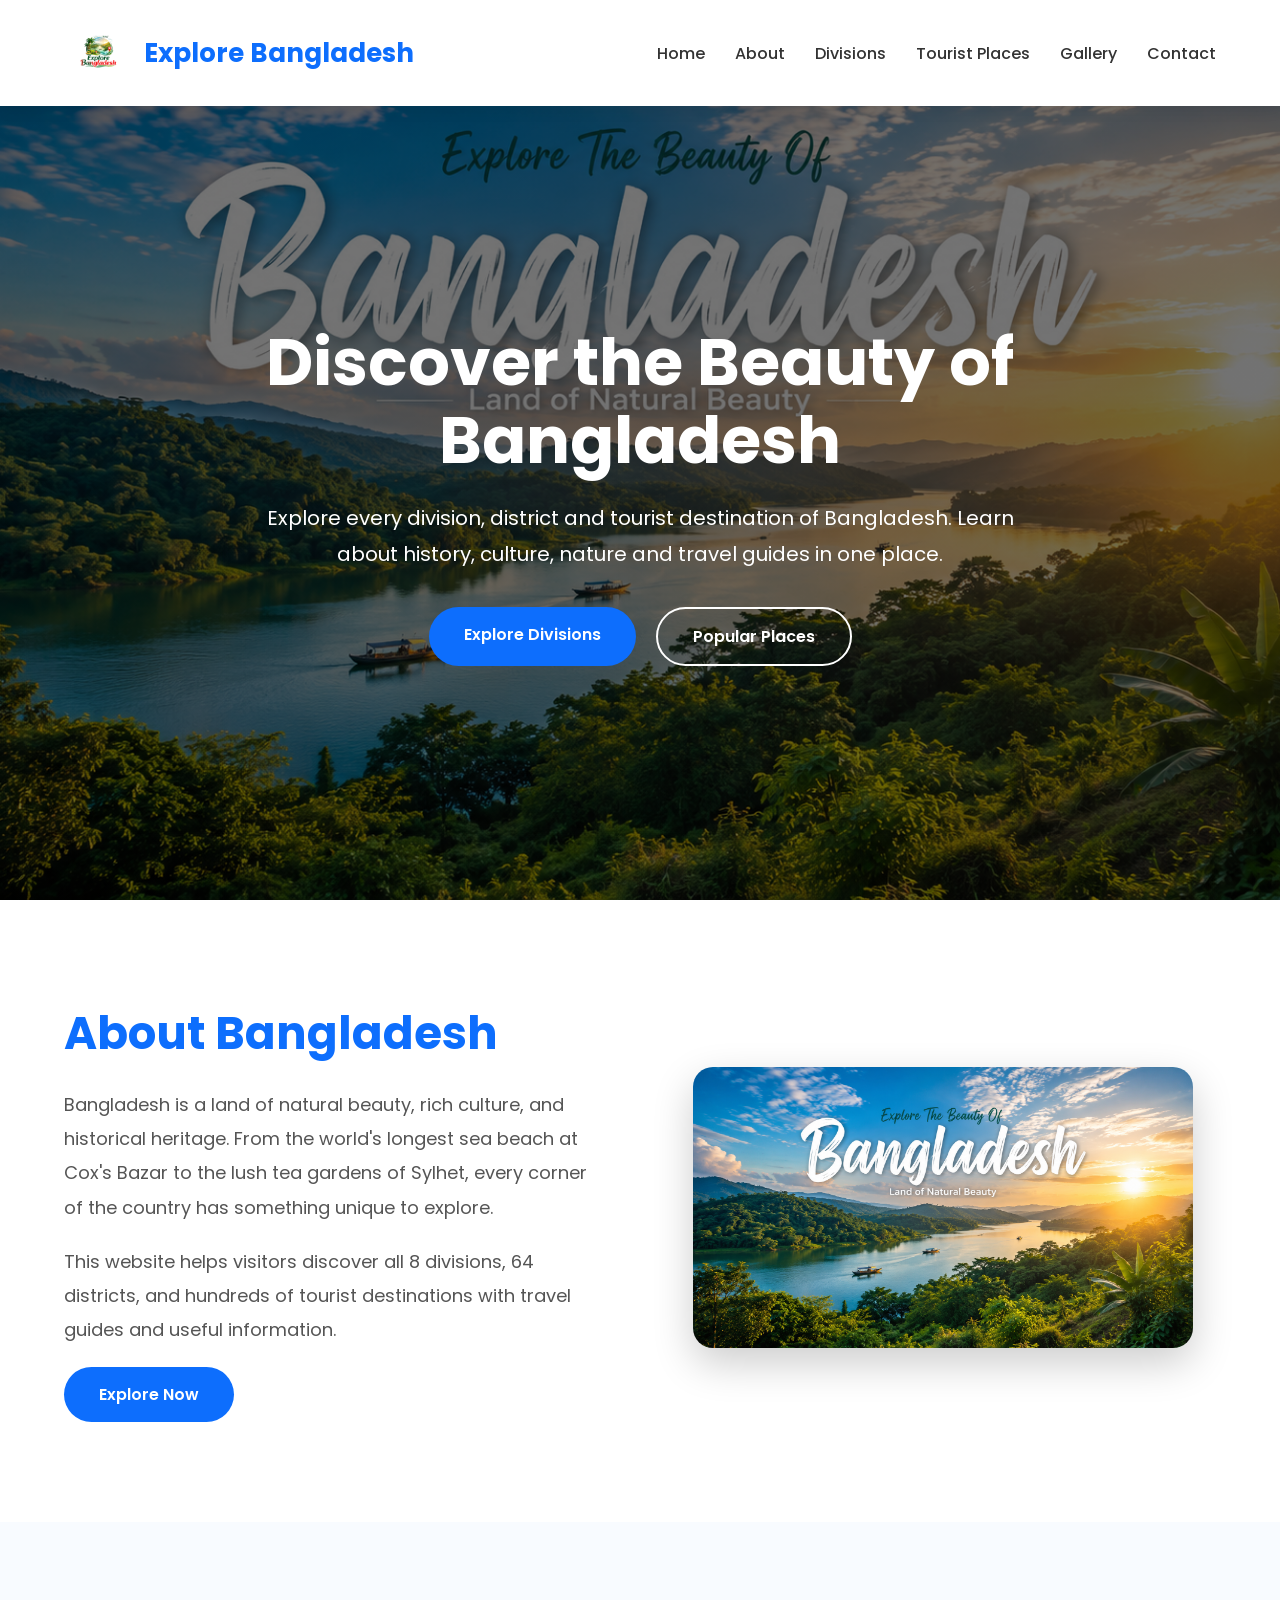
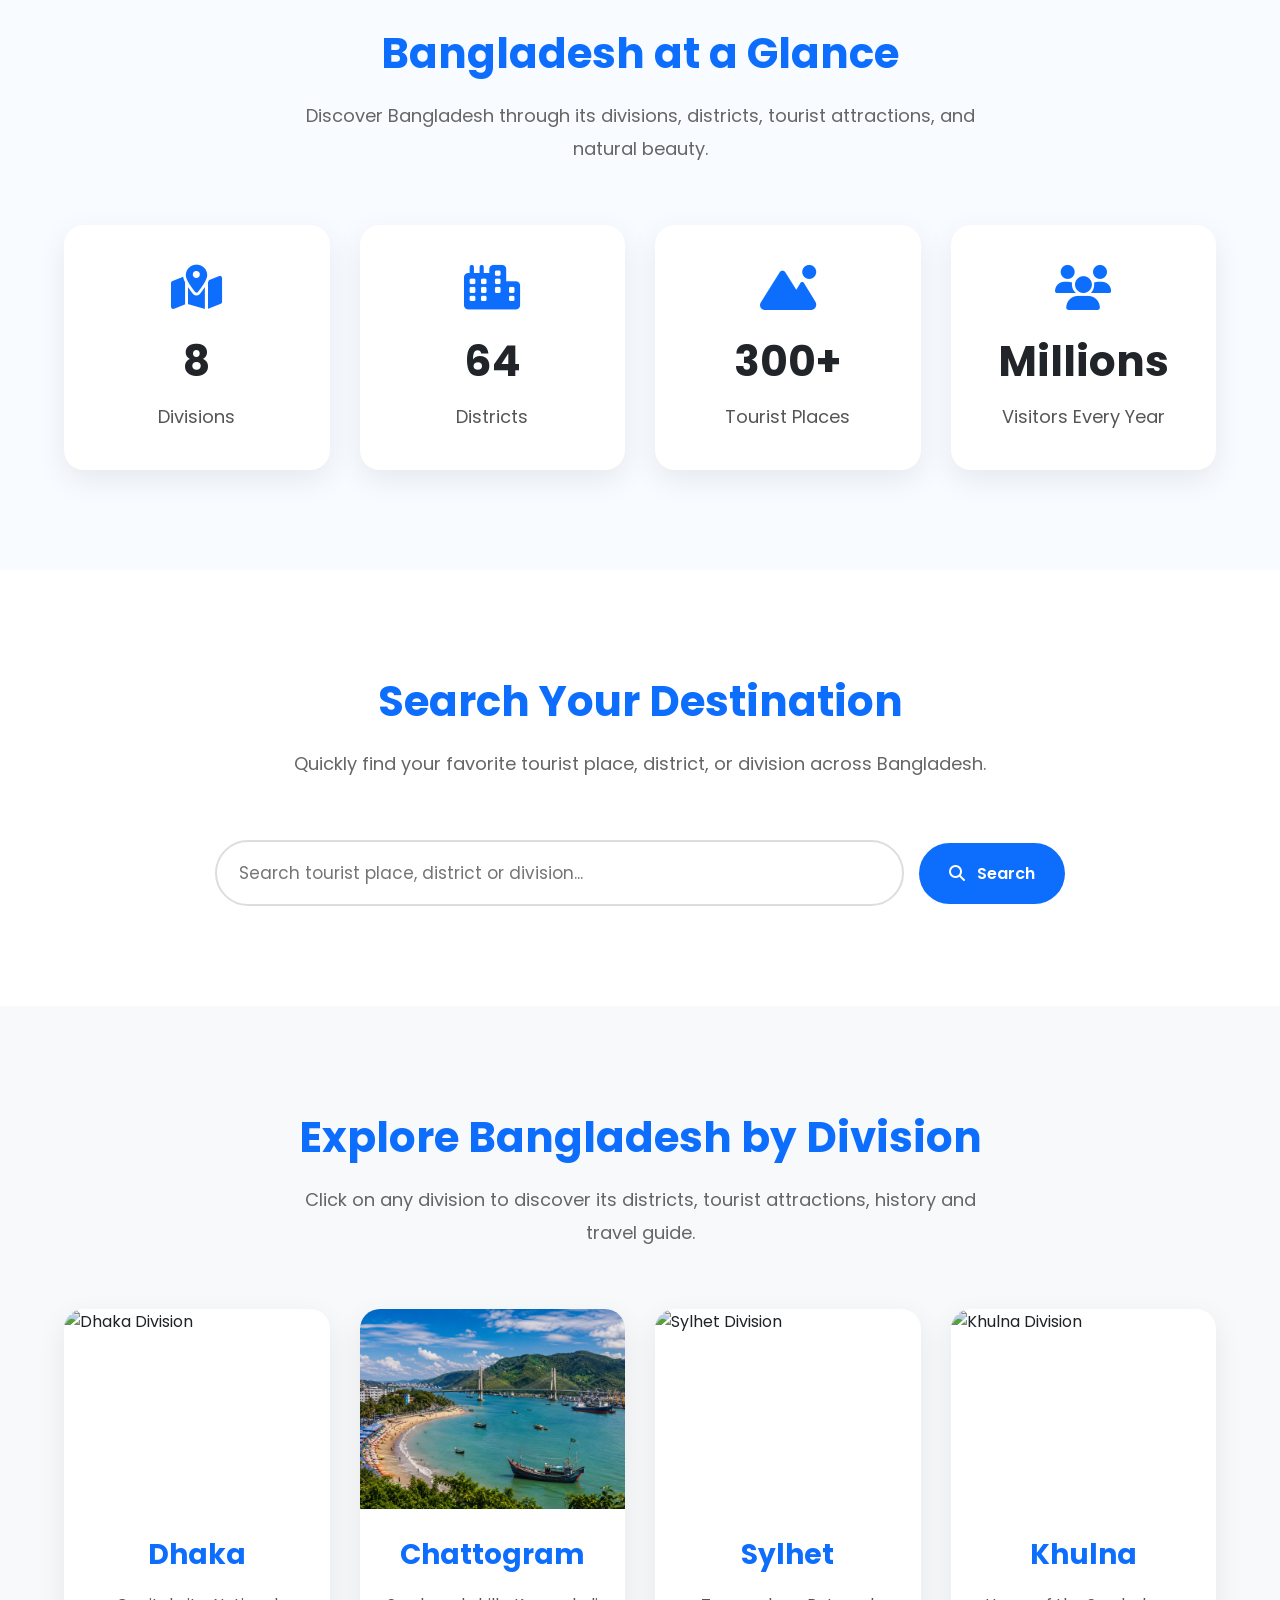
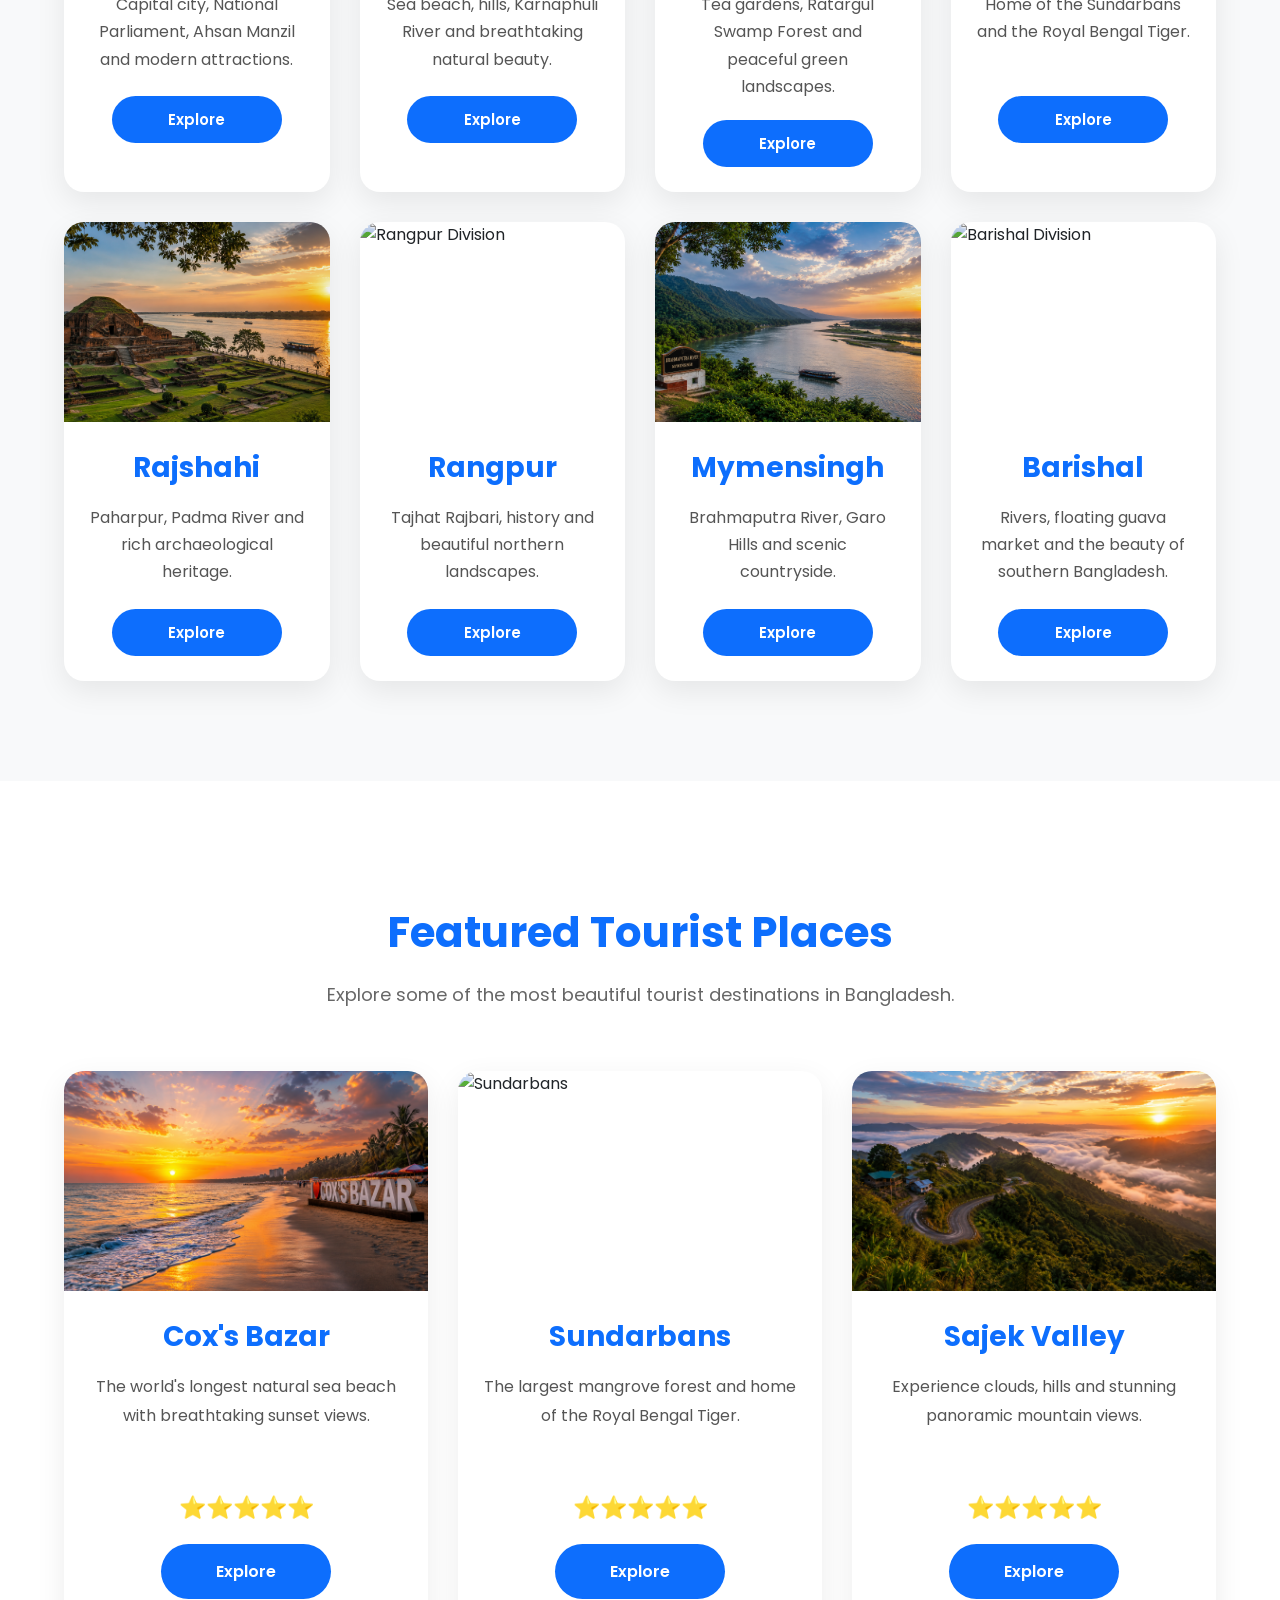
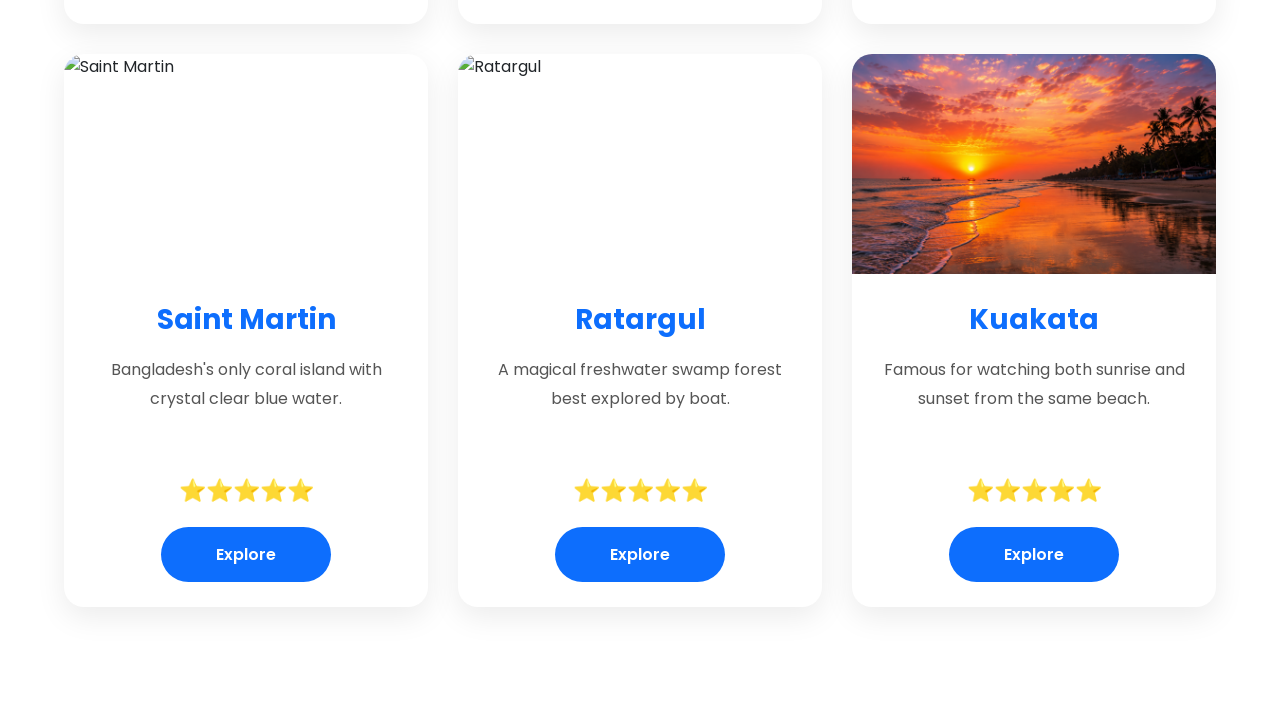
==== index.html @ 72127771 "first commit" ====
<!DOCTYPE html>
<html lang="en">

<head>

    <meta charset="UTF-8">

    <meta name="viewport" content="width=device-width, initial-scale=1.0">

    <title>Explore Bangladesh | Tourism Learning Platform</title>

    <!-- CSS -->

    <link rel="stylesheet" href="css/style.css">

    <!-- Google Font -->

    <link rel="preconnect" href="https://fonts.googleapis.com">

    <link rel="preconnect" href="https://fonts.gstatic.com" crossorigin>

    <link href="https://fonts.googleapis.com/css2?family=Poppins:wght@300;400;500;600;700;800&display=swap" rel="stylesheet">

    <!-- Font Awesome -->

    <link rel="stylesheet"
        href="https://cdnjs.cloudflare.com/ajax/libs/font-awesome/6.7.2/css/all.min.css">

</head>

<body>
<!-- ================= NAVBAR ================= -->
<!-- Preloader -->

<div id="preloader">

    <div class="loader"></div>

</div>
<header>

    <nav class="navbar">

        <div class="logo">

     <img src="assets/logo.png" alt="Explore Bangladesh Logo">

            <h2>Explore Bangladesh</h2>

        </div>

        <ul class="nav-links">

            <li><a href="#home">Home</a></li>

            <li><a href="#about">About</a></li>

            <li><a href="#division">Divisions</a></li>

            <li><a href="#places">Tourist Places</a></li>

            <li><a href="#gallery">Gallery</a></li>

            <li><a href="#contact">Contact</a></li>

        </ul>

        <div class="menu-btn">

            <i class="fa-solid fa-bars"></i>

        </div>

    </nav>

</header>
<!-- ================= HERO SECTION ================= -->

<section class="hero">

    <div class="hero-content">

        <h1>Discover the Beauty of Bangladesh</h1>

        <p>
            Explore every division, district and tourist destination of Bangladesh.
            Learn about history, culture, nature and travel guides in one place.
        </p>

        <div class="hero-buttons">

            <a href="#division" class="btn primary-btn">
                Explore Divisions
            </a>

            <a href="#places" class="btn secondary-btn">
                Popular Places
            </a>

        </div>

    </div>

</section>
<!-- ================= ABOUT ================= -->

<section class="about" id="about">

    <div class="container">

        <div class="about-text">

            <h2>About Bangladesh</h2>

            <p>
                Bangladesh is a land of natural beauty, rich culture, and historical heritage.
                From the world's longest sea beach at Cox's Bazar to the lush tea gardens of Sylhet,
                every corner of the country has something unique to explore.
            </p>

            <p>
                This website helps visitors discover all 8 divisions, 64 districts,
                and hundreds of tourist destinations with travel guides and useful information.
            </p>

            <a href="#division" class="btn primary-btn">Explore Now</a>

        </div>

        <div class="about-image">

            <img src="images/hero/bangladesh.png" alt="Bangladesh">

        </div>

    </div>

</section>
<!-- ================= STATISTICS ================= -->

<section class="statistics" id="statistics">

    <div class="container">

        <div class="section-title">

            <h2>Bangladesh at a Glance</h2>

            <p>
                Discover Bangladesh through its divisions, districts, tourist attractions, and natural beauty.
            </p>

        </div>

        <div class="stats-grid">

            <div class="stat-card">
                <i class="fa-solid fa-map-location-dot"></i>
                <h3>8</h3>
                <p>Divisions</p>
            </div>

            <div class="stat-card">
                <i class="fa-solid fa-city"></i>
                <h3>64</h3>
                <p>Districts</p>
            </div>

            <div class="stat-card">
                <i class="fa-solid fa-mountain-sun"></i>
                <h3>300+</h3>
                <p>Tourist Places</p>
            </div>

            <div class="stat-card">
                <i class="fa-solid fa-users"></i>
                <h3>Millions</h3>
                <p>Visitors Every Year</p>
            </div>

        </div>

    </div>

</section>
<!-- ================= SEARCH ================= -->

<section class="search-section" id="search">

    <div class="container">

        <div class="section-title">

            <h2>Search Your Destination</h2>

            <p>
                Quickly find your favorite tourist place, district, or division across Bangladesh.
            </p>

        </div>

        <div class="search-box">

            <input
                type="text"
                id="searchInput"
                placeholder="Search tourist place, district or division...">

            <button id="searchBtn">

                <i class="fa-solid fa-magnifying-glass"></i>

                Search

            </button>

        </div>

    </div>

</section>
<!-- ================= DIVISIONS ================= -->

<section class="divisions" id="division">

    <div class="container">

        <div class="section-title">

            <h2>Explore Bangladesh by Division</h2>

            <p>
                Click on any division to discover its districts, tourist attractions, history and travel guide.
            </p>

        </div>

        <div class="division-grid">

            <!-- Dhaka -->
            <div class="division-card">
                <img src="images/divisions/dhaka.png" alt="Dhaka Division">
                <div class="division-content">
                    <h3>Dhaka</h3>
                    <p>Capital city, National Parliament, Ahsan Manzil and modern attractions.</p>
                    <a href="pages/dhaka.html" class="btn primary-btn">Explore</a>
                </div>
            </div>

            <!-- Chattogram -->
            <div class="division-card">
                <img src="images/divisions/chattogram.png" alt="Chattogram Division">
                <div class="division-content">
                    <h3>Chattogram</h3>
                    <p>Sea beach, hills, Karnaphuli River and breathtaking natural beauty.</p>
                    <a href="pages/chattogram.html" class="btn primary-btn">Explore</a>
                </div>
            </div>

            <!-- Sylhet -->
            <div class="division-card">
                <img src="images/divisions/sylhet.png" alt="Sylhet Division">
                <div class="division-content">
                    <h3>Sylhet</h3>
                    <p>Tea gardens, Ratargul Swamp Forest and peaceful green landscapes.</p>
                    <a href="pages/sylhet.html" class="btn primary-btn">Explore</a>
                </div>
            </div>

            <!-- Khulna -->
            <div class="division-card">
                <img src="images/divisions/khulna.png" alt="Khulna Division">
                <div class="division-content">
                    <h3>Khulna</h3>
                    <p>Home of the Sundarbans and the Royal Bengal Tiger.</p>
                    <a href="pages/khulna.html" class="btn primary-btn">Explore</a>
                </div>
            </div>

            <!-- Rajshahi -->
            <div class="division-card">
                <img src="images/divisions/rajshahi.png" alt="Rajshahi Division">
                <div class="division-content">
                    <h3>Rajshahi</h3>
                    <p>Paharpur, Padma River and rich archaeological heritage.</p>
                    <a href="pages/rajshahi.html" class="btn primary-btn">Explore</a>
                </div>
            </div>

            <!-- Rangpur -->
            <div class="division-card">
                <img src="images/divisions/rangpur.png" alt="Rangpur Division">
                <div class="division-content">
                    <h3>Rangpur</h3>
                    <p>Tajhat Rajbari, history and beautiful northern landscapes.</p>
                    <a href="pages/rangpur.html" class="btn primary-btn">Explore</a>
                </div>
            </div>

            <!-- Mymensingh -->
            <div class="division-card">
                <img src="images/divisions/mymensingh.png" alt="Mymensingh Division">
                <div class="division-content">
                    <h3>Mymensingh</h3>
                    <p>Brahmaputra River, Garo Hills and scenic countryside.</p>
                    <a href="pages/mymensingh.html" class="btn primary-btn">Explore</a>
                </div>
            </div>

            <!-- Barishal -->
            <div class="division-card">
                <img src="images/divisions/barishal.png" alt="Barishal Division">
                <div class="division-content">
                    <h3>Barishal</h3>
                    <p>Rivers, floating guava market and the beauty of southern Bangladesh.</p>
                    <a href="pages/barishal.html" class="btn primary-btn">Explore</a>
                </div>
            </div>

        </div>

    </div>

</section>
<!-- ================= FEATURED TOURIST PLACES ================= -->

<section class="tourist" id="places">

    <div class="container">

        <div class="section-title">

            <h2>Featured Tourist Places</h2>

            <p>
                Explore some of the most beautiful tourist destinations in Bangladesh.
            </p>

        </div>

        <div class="tourist-grid">

            <!-- Cox's Bazar -->
            <div class="tourist-card">

                <img src="images/tourist/coxsbazar.png" alt="Cox's Bazar">

                <div class="tourist-content">

                    <h3>Cox's Bazar</h3>

                    <p>
                        The world's longest natural sea beach with breathtaking sunset views.
                    </p>

                    <div class="rating">
                        ⭐⭐⭐⭐⭐
                    </div>

                    <a href="#" class="btn primary-btn">
                        Explore
                    </a>

                </div>

            </div>

            <!-- Sundarbans -->
            <div class="tourist-card">

                <img src="images/tourist/sundarbans.png" alt="Sundarbans">

                <div class="tourist-content">

                    <h3>Sundarbans</h3>

                    <p>
                        The largest mangrove forest and home of the Royal Bengal Tiger.
                    </p>

                    <div class="rating">
                        ⭐⭐⭐⭐⭐
                    </div>

                    <a href="#" class="btn primary-btn">
                        Explore
                    </a>

                </div>

            </div>

            <!-- Sajek -->
            <div class="tourist-card">

                <img src="images/tourist/sajek.png" alt="Sajek Valley">

                <div class="tourist-content">

                    <h3>Sajek Valley</h3>

                    <p>
                        Experience clouds, hills and stunning panoramic mountain views.
                    </p>

                    <div class="rating">
                        ⭐⭐⭐⭐⭐
                    </div>

                    <a href="#" class="btn primary-btn">
                        Explore
                    </a>

                </div>

            </div>

            <!-- Saint Martin -->
            <div class="tourist-card">

                <img src="images/tourist/saintmartin.png" alt="Saint Martin">

                <div class="tourist-content">

                    <h3>Saint Martin</h3>

                    <p>
                        Bangladesh's only coral island with crystal clear blue water.
                    </p>

                    <div class="rating">
                        ⭐⭐⭐⭐⭐
                    </div>

                    <a href="#" class="btn primary-btn">
                        Explore
                    </a>

                </div>

            </div>

            <!-- Ratargul -->
            <div class="tourist-card">

                <img src="images/tourist/ratargul.png" alt="Ratargul">

                <div class="tourist-content">

                    <h3>Ratargul</h3>

                    <p>
                        A magical freshwater swamp forest best explored by boat.
                    </p>

                    <div class="rating">
                        ⭐⭐⭐⭐⭐
                    </div>

                    <a href="#" class="btn primary-btn">
                        Explore
                    </a>

                </div>

            </div>

            <!-- Kuakata -->
            <div class="tourist-card">

                <img src="images/tourist/kuakata.png" alt="Kuakata">

                <div class="tourist-content">

                    <h3>Kuakata</h3>

                    <p>
                        Famous for watching both sunrise and sunset from the same beach.
                    </p>

                    <div class="rating">
                        ⭐⭐⭐⭐⭐
                    </div>

                    <a href="#" class="btn primary-btn">
                        Explore
                    </a>

                </div>

            </div>

        </div>

    </div>

</section>
<script src="js/script.js"></script>
</body>
</html>
---- css/style.css ----
/* ==========================
   Google Font
========================== */
@import url('https://fonts.googleapis.com/css2?family=Poppins:wght@300;400;500;600;700;800&display=swap');

:root {
    --primary: #0d6efd;
    --secondary: #20c997;
    --warning: #ffc107;
    --dark: #212529;
    --light: #f8f9fa;
    --white: #ffffff;
    --text: #555555;
}

* {
    margin: 0;
    padding: 0;
    box-sizing: border-box;
    font-family: 'Poppins', sans-serif;
    scroll-behavior: smooth;
}

body {
    background: var(--light);
    color: var(--dark);
    overflow-x: hidden;
}

.container {
    width: 90%;
    max-width: 1200px;
    margin: auto;
}

/* ==========================
   Navbar
========================== */

header {
    position: fixed;
    top: 0;
    left: 0;
    width: 100%;
    background: var(--white);
    box-shadow: 0 3px 15px rgba(0, 0, 0, .08);
    z-index: 999;
}

.navbar {
    width: 90%;
    margin: auto;
    display: flex;
    justify-content: space-between;
    align-items: center;
    padding: 18px 0;
}

.logo {
    display: flex;
    align-items: center;
    gap: 10px;
}

.logo img {
    width: 70px;
    height: 70px;
    object-fit: contain;
}

.logo h2 {
    color: var(--primary);
    font-size: 26px;
    font-weight: 700;
}

.nav-links {
    display: flex;
    list-style: none;
}

.nav-links li {
    margin-left: 30px;
}

.nav-links li a {
    position: relative;
    text-decoration: none;
    color: #333;
    font-weight: 500;
    transition: .3s;
}

.nav-links li a::after {

    content: "";
    position: absolute;
    left: 0;
    bottom: -6px;
    width: 0;
    height: 2px;
    background: #0d6efd;
    transition: .3s;

}

.nav-links li a:hover::after {

    width: 100%;

}

.menu-btn {
    display: none;
    font-size: 24px;
    cursor: pointer;
}

/* ==========================
   Hero Section
========================== */

.hero {
    width: 100%;
    height: 100vh;
    padding-top: 90px;

    background:
        linear-gradient(rgba(0, 0, 0, .55), rgba(0, 0, 0, .55)),
        url("../images/hero/bangladesh.png");

    background-size: cover;
    background-position: center;
    background-repeat: no-repeat;

    display: flex;
    justify-content: center;
    align-items: center;
    text-align: center;
    color: white;
}

.hero-content {
    max-width: 850px;
    padding: 20px;
}

.hero-content h1 {

    font-size: 65px;
    font-weight: 700;
    line-height: 1.2;
    margin-bottom: 20px;

}

.hero-content p {
    font-size: 20px;
    line-height: 1.8;
    margin-bottom: 35px;
}

.hero-buttons {
    display: flex;
    justify-content: center;
    gap: 20px;
}

.btn {
    display: inline-block;
    text-decoration: none;
    padding: 15px 35px;
    border-radius: 50px;
    font-weight: 600;
    cursor: pointer;
    transition: .35s ease;
}

.primary-btn {
    background: var(--primary);
    color: var(--white);
}

.primary-btn:hover {
    background: #084298;
    transform: translateY(-2px);
}

.secondary-btn {
    border: 2px solid white;
    color: white;
}

.secondary-btn:hover {
    background: white;
    color: #0d6efd;
}

/* ==========================
   Responsive (Hero)
========================== */

@media (max-width:768px) {

    .nav-links {
        display: none;
    }

    .menu-btn {
        display: block;
    }

    .hero-content h1 {
        font-size: 38px;
    }

    .hero-content p {
        font-size: 16px;
    }

    .hero-buttons {
        flex-direction: column;
        align-items: center;
    }

}

/* ==========================
   ABOUT SECTION
========================== */

.about {
    padding: 100px 0;
    background: var(--white);
}

.about .container {
    display: flex;
    align-items: center;
    justify-content: space-between;
    gap: 60px;
    flex-wrap: wrap;
}

.about-text {
    flex: 1;
    min-width: 320px;
}

.about-text h2 {
    font-size: 45px;
    color: var(--primary);
    margin-bottom: 20px;
}

.about-text p {
    font-size: 18px;
    color: #555;
    line-height: 1.9;
    margin-bottom: 20px;
}

.about-image {
    flex: 1;
    min-width: 320px;
    text-align: center;
}

.about-image img {
    width: 100%;
    max-width: 500px;
    border-radius: 20px;
    box-shadow: 0 15px 40px rgba(0, 0, 0, .2);
    transition: .4s;
}

.about-image img:hover {
    transform: scale(1.03);
}

/* ==========================
   Responsive (About)
========================== */

@media (max-width:768px) {

    .about .container {
        flex-direction: column;
        text-align: center;
    }

    .about-text h2 {
        font-size: 34px;
    }
}

/* ==========================
   STATISTICS SECTION
========================== */

.statistics {
    padding: 100px 0;
    background: #f8fbff;
}

.section-title {
    text-align: center;
    margin-bottom: 60px;
}

.section-title h2 {
    font-size: 45px;
    color: var(--primary);
    margin-bottom: 15px;
}

.section-title p {
    max-width: 700px;
    margin: auto;
    color: var(--text);
    font-size: 18px;
    line-height: 1.8;
}

.stats-grid {
    display: grid;
    grid-template-columns: repeat(4, 1fr);
    gap: 30px;
}

.stat-card {
    background: var(--white);
    padding: 40px 25px;
    border-radius: 20px;
    text-align: center;
    box-shadow: 0 10px 30px rgba(0, 0, 0, .08);
    transition: .35s ease;
}

.stat-card:hover {
    transform: translateY(-10px);
    box-shadow: 0 18px 40px rgba(0, 0, 0, .15);
}

.stat-card i {
    font-size: 45px;
    color: var(--primary);
    margin-bottom: 20px;
}

.stat-card h3 {
    font-size: 42px;
    color: var(--dark);
    margin-bottom: 10px;
}

.stat-card p {
    font-size: 18px;
    color: var(--text);
}

/* ==========================
   Responsive (Statistics)
========================== */

@media (max-width:992px) {

    .stats-grid {
        grid-template-columns: repeat(2, 1fr);
    }

}

@media (max-width:576px) {

    .stats-grid {
        grid-template-columns: 1fr;
    }

    .section-title h2 {
        font-size: 34px;
    }
}

/* ==========================
   SEARCH SECTION
========================== */

.search-section {
    padding: 100px 0;
    background: var(--white);
}

.search-box {
    max-width: 850px;
    margin: 40px auto 0;
    display: flex;
    align-items: center;
    gap: 15px;
}

.search-box input {
    flex: 1;
    padding: 18px 22px;
    border: 2px solid #ddd;
    border-radius: 50px;
    font-size: 17px;
    outline: none;
    transition: .3s;
}

.search-box input:focus {
    border-color: var(--primary);
}

.search-box button {
    padding: 18px 30px;
    border: none;
    border-radius: 50px;
    background: var(--primary);
    color: var(--white);
    font-size: 16px;
    font-weight: 600;
    cursor: pointer;
    transition: .3s;
}

.search-box button:hover {
    background: #084298;
    transform: translateY(-2px);
}

.search-box button i {
    margin-right: 8px;
}

/* ==========================
   Responsive (Search)
========================== */

@media(max-width:768px) {

    .search-box {
        flex-direction: column;
    }

    .search-box input,
    .search-box button {
        width: 100%;
    }
}

/* ==========================
   DIVISION SECTION
========================== */

.divisions {
    padding: 100px 0;
    background: var(--light);
}

.division-grid {
    display: grid;
    grid-template-columns: repeat(4, 1fr);
    gap: 30px;
    margin-top: 50px;
}

.division-card {
    background: var(--white);
    border-radius: 20px;
    overflow: hidden;
    box-shadow: 0 10px 30px rgba(0, 0, 0, .08);
    transition: .35s ease;
    overflow: hidden
}

.division-card:hover {
    transform: translateY(-10px);
    box-shadow: 0 18px 40px rgba(0, 0, 0, .15);
}

.division-card img {
    width: 100%;
    height: 200px;
    object-fit: cover;
    transition: .4s ease;
    display: block;
    transition: .4s ease;
    filter: brightness(.95);
}

.division-card:hover img {
    transform: scale(1.08);
    filter: brightness(1.05);
}

.division-content {
    padding: 25px;
    text-align: center;
}

.division-content h3 {
    font-size: 28px;
    color: var(--primary);
    margin-bottom: 15px;
}

.division-content p {
    font-size: 16px;
    color: var(--text);
    line-height: 1.7;
    margin-bottom: 20px;
    min-height: 85px;
}

.division-content .btn {
    padding: 12px 28px;
    font-size: 15px;
    width: 170px;
    text-align: center;
}

/* ==========================
   Responsive (Division)
========================== */

@media (max-width:992px) {

    .division-grid {
        grid-template-columns: repeat(2, 1fr);
    }

}

@media (max-width:576px) {

    .division-grid {
        grid-template-columns: 1fr;
    }

    .division-content h3 {
        font-size: 24px;
    }

}

/* ==========================
   TOURIST PLACES SECTION
========================== */

.tourist {
    padding: 120px 0 100px;
    background: var(--white);
}

.section-title {
    text-align: center;
    margin-bottom: 60px;
}

.section-title h2 {
    font-size: 42px;
    color: var(--primary);
    margin-bottom: 15px;
}

.section-title p {
    font-size: 18px;
    color: #666;
    max-width: 700px;
    margin: auto;
    line-height: 1.8;
}

.tourist-grid {
    display: grid;
    grid-template-columns: repeat(3, 1fr);
    gap: 30px;
}

.tourist-card {
    background: var(--white);
    border-radius: 20px;
    overflow: hidden;
    box-shadow: 0 10px 30px rgba(0, 0, 0, .08);
    transition: .35s ease;
}

.tourist-card:hover {
    transform: translateY(-10px);
    box-shadow: 0 18px 40px rgba(0, 0, 0, .15);
}

.tourist-card img {
    display: block;
    width: 100%;
    height: 220px;
    object-fit: cover;
    transition: .4s ease;
}

.tourist-card:hover img {
    transform: scale(1.08);
}

.tourist-content {
    padding: 25px;
    text-align: center;
}

.tourist-content h3 {
    font-size: 28px;
    color: var(--primary);
    margin-bottom: 15px;
}

.tourist-content p {
    font-size: 16px;
    color: #555;
    line-height: 1.8;
    min-height: 100px;
    margin-bottom: 18px;
}

.rating {
    font-size: 22px;
    margin-bottom: 20px;
}

.tourist-content .btn {
    width: 170px;
    text-align: center;
}

.tourist-content .btn:hover {
    transform: translateY(-3px);
}

/* ==========================
   Responsive
========================== */

@media(max-width:992px) {

    .tourist-grid {
        grid-template-columns: repeat(2, 1fr);
    }

}

@media(max-width:576px) {

    .tourist-grid {
        grid-template-columns: 1fr;
    }

    .section-title h2 {
        font-size: 34px;
    }

}

/* ==========================
   DIVISION PAGE HERO
========================== */

.division-hero {
    width: 100%;
    height: 100vh;
    padding-top: 90px;


    background:
        linear-gradient(rgba(0, 0, 0, .60), rgba(0, 0, 0, .60)),
        url("../images/divisions/dhaka.png");

    background-size: cover;
    background-position: center;
    background-repeat: no-repeat;

    display: flex;
    justify-content: center;
    align-items: center;
    text-align: center;

    color: #fff;
}

.division-hero-content {
    max-width: 850px;
    padding: 20px;
}

.division-hero-content h1 {
    font-size: 60px;
    line-height: 1.2;
    margin-bottom: 20px;
    font-weight: 700;
}

.division-hero-content p {
    font-size: 20px;
    line-height: 1.8;
    margin-bottom: 35px;
    max-width: 800px;
    margin: 0 auto 35px;
}

/* ==========================
   ABOUT DIVISION
========================== */

.division-about {
    padding: 100px 0;
    background: #fff;
}

.division-about .container {
    display: flex;
    justify-content: space-between;
    align-items: center;
    gap: 60px;
    flex-wrap: wrap;
}

.about-left {
    flex: 1;
    min-width: 320px;
}

.about-left h2 {
    font-size: 45px;
    color: var(--primary);
    margin-bottom: 20px;
}

.about-left p {
    font-size: 18px;
    color: #555;
    line-height: 1.9;
    margin-bottom: 20px;
}

.about-right {
    flex: 1;
    min-width: 320px;
    text-align: center;
}

.about-right img {
    width: 100%;
    max-width: 520px;
    border-radius: 20px;
    box-shadow: 0 15px 40px rgba(0, 0, 0, .2);
    transition: .4s;
}

.about-right img:hover {
    transform: scale(1.03);
}

/* ==========================
   Responsive
========================== */

@media(max-width:768px) {

    .division-hero-content h1 {
        font-size: 42px;
    }

    .division-hero-content p {
        font-size: 16px;
    }

    .division-about .container {
        flex-direction: column;
        text-align: center;
    }

    .about-left h2 {
        font-size: 34px;
    }

}

/* ==========================
   DISTRICT SECTION
========================== */

.district-section {
    padding: 100px 0;
    background: #f8f9fa;
}

.district-grid {
    display: grid;
    grid-template-columns: repeat(4, 1fr);
    gap: 20px;
    margin-top: 40px;
}

.district-item {
    background: #fff;
    padding: 22px;
    text-align: center;
    font-size: 18px;
    font-weight: 600;
    color: var(--primary);

    border-radius: 15px;
    box-shadow: 0 8px 20px rgba(0, 0, 0, .08);

    transition: .3s;
}

.district-item:hover {

    background: var(--primary);
    color: #fff;

    transform: translateY(-6px);

}
.district-item i{
    color: var(--primary);
    margin-right: 8px;
}

.district-item:hover i{
    color: #fff;
}

@media(max-width:992px) {

    .district-grid {

        grid-template-columns: repeat(2, 1fr);

    }

}

@media(max-width:576px) {

    .district-grid {

        grid-template-columns: 1fr;

    }

}
.test-dhaka{
    background:red;
    color:white;
    padding:40px;
    text-align:center;
    }
    /* ==========================
   FOOD SECTION
========================== */

.food-section{
    padding:100px 0;
    background:#fff;
}

.food-grid{
    display:grid;
    grid-template-columns:repeat(3,1fr);
    gap:30px;
}

.food-card{

    background:#fff;
    border-radius:20px;
    overflow:hidden;

    box-shadow:0 10px 30px rgba(0,0,0,.08);

    transition:.35s;

}

.food-card:hover{
     transform:translateY(-12px);
    box-shadow:0 25px 50px rgba(13,110,253,.18);

}

.food-card img{

    width:100%;
    height:220px;
    object-fit:cover;

    transition:.4s;

}

.food-card:hover img{

    transform:scale(1.08);

}

.food-content{

    padding:25px;
    text-align:center;

}

.food-content h3{

    color:var(--primary);
    font-size:28px;
    margin-bottom:15px;

}

.food-content p{

    color:#555;
    line-height:1.8;
    min-height:95px;

}

.food-content .rating{

    margin-top:20px;
    font-size:22px;

}

@media(max-width:992px){

    .food-grid{

        grid-template-columns:repeat(2,1fr);

    }

}

@media(max-width:576px){

    .food-grid{

        grid-template-columns:1fr;

    }

}
/* ==========================
   TRANSPORT SECTION
========================== */

.transport-section{

    padding:100px 0;

    background:#f8f9fa;

}

.transport-grid{

    display:grid;

    grid-template-columns:repeat(3,1fr);

    gap:30px;

}

.transport-card{

    background:#fff;

    border-radius:20px;

    overflow:hidden;

    box-shadow:0 10px 30px rgba(0,0,0,.08);

    transition:.35s;

}

.transport-card:hover{

    transform:translateY(-10px);

    box-shadow:0 20px 45px rgba(0,0,0,.15);

}

.transport-card img{

    width:100%;

    height:220px;

    object-fit:cover;

    transition:.4s;

}

.transport-card:hover img{

    transform:scale(1.08);

}

.transport-content{

    padding:25px;

    text-align:center;

}

.transport-content h3{

    color:var(--primary);

    font-size:28px;

    margin-bottom:15px;

}

.transport-content p{

    color:#555;

    line-height:1.8;

    min-height:90px;

}

@media(max-width:992px){

    .transport-grid{

        grid-template-columns:repeat(2,1fr);

    }

}

@media(max-width:576px){

    .transport-grid{

        grid-template-columns:1fr;

    }

}
/* ==========================
   TRAVEL TIPS
========================== */

.tips-section{

    padding:100px 0;

    background:#fff;

}

.tips-grid{

    display:grid;

    grid-template-columns:repeat(4,1fr);

    gap:25px;

}

.tip-card{

    background:#fff;

    padding:35px;

    border-radius:20px;

    text-align:center;

    box-shadow:0 10px 30px rgba(0,0,0,.08);

    transition:.35s;

}

.tip-card:hover{

    transform:translateY(-10px);

    background:var(--primary);

    color:#fff;

}

.tip-card i{

    font-size:45px;

    color:var(--primary);

    margin-bottom:20px;

}

.tip-card:hover i{

    color:#fff;

}

.tip-card h3{

    margin-bottom:15px;

    font-size:24px;

}

.tip-card p{

    line-height:1.8;

}

@media(max-width:992px){

    .tips-grid{

        grid-template-columns:repeat(2,1fr);

    }

}

@media(max-width:576px){

    .tips-grid{

        grid-template-columns:1fr;

    }

}
/* ==========================
   HOTEL SECTION
========================== */

.hotel-section{

    padding:100px 0;

    background:#f8f9fa;

}

.hotel-grid{

    display:grid;

    grid-template-columns:repeat(3,1fr);

    gap:30px;

}

.hotel-card{

    background:#fff;

    border-radius:20px;

    overflow:hidden;

    box-shadow:0 10px 30px rgba(0,0,0,.08);

    transition:.35s;

}

.hotel-card:hover{

    transform:translateY(-10px);

    box-shadow:0 20px 45px rgba(0,0,0,.15);

}

.hotel-card img{

    width:100%;

    height:220px;

    object-fit:cover;

    transition:.4s;

}

.hotel-card:hover img{

    transform:scale(1.08);

}

.hotel-content{

    padding:25px;

    text-align:center;

}

.hotel-content h3{

    color:var(--primary);

    font-size:28px;

    margin-bottom:15px;

}

.hotel-content p{

    color:#555;

    line-height:1.8;

    min-height:90px;

}

.hotel-content .rating{

    margin-top:20px;

    font-size:22px;

}

@media(max-width:992px){

    .hotel-grid{

        grid-template-columns:repeat(2,1fr);

    }

}

@media(max-width:576px){

    .hotel-grid{

        grid-template-columns:1fr;

    }

}
/* ==========================
   MAP SECTION
========================== */

.map-section{

    padding:100px 0;

    background:#fff;

}

.map-container{

    overflow:hidden;

    border-radius:20px;

    box-shadow:0 15px 40px rgba(0,0,0,.15);

}

.map-container iframe{

    display:block;

}
/* ==========================
   FOOTER
========================== */

.footer{

    background:#0d6efd;

    color:#fff;

    text-align:center;

    padding:60px 20px;

}

.footer h3{

    font-size:32px;

    margin-bottom:15px;

}

.footer p{

    margin-bottom:20px;

    line-height:1.8;

}

.footer .btn{

    background:#fff;

    color:#0d6efd;

}

.footer .btn:hover{

    background:#f5f5f5;

}

.copyright{

    margin-top:35px;

    opacity:.8;

}
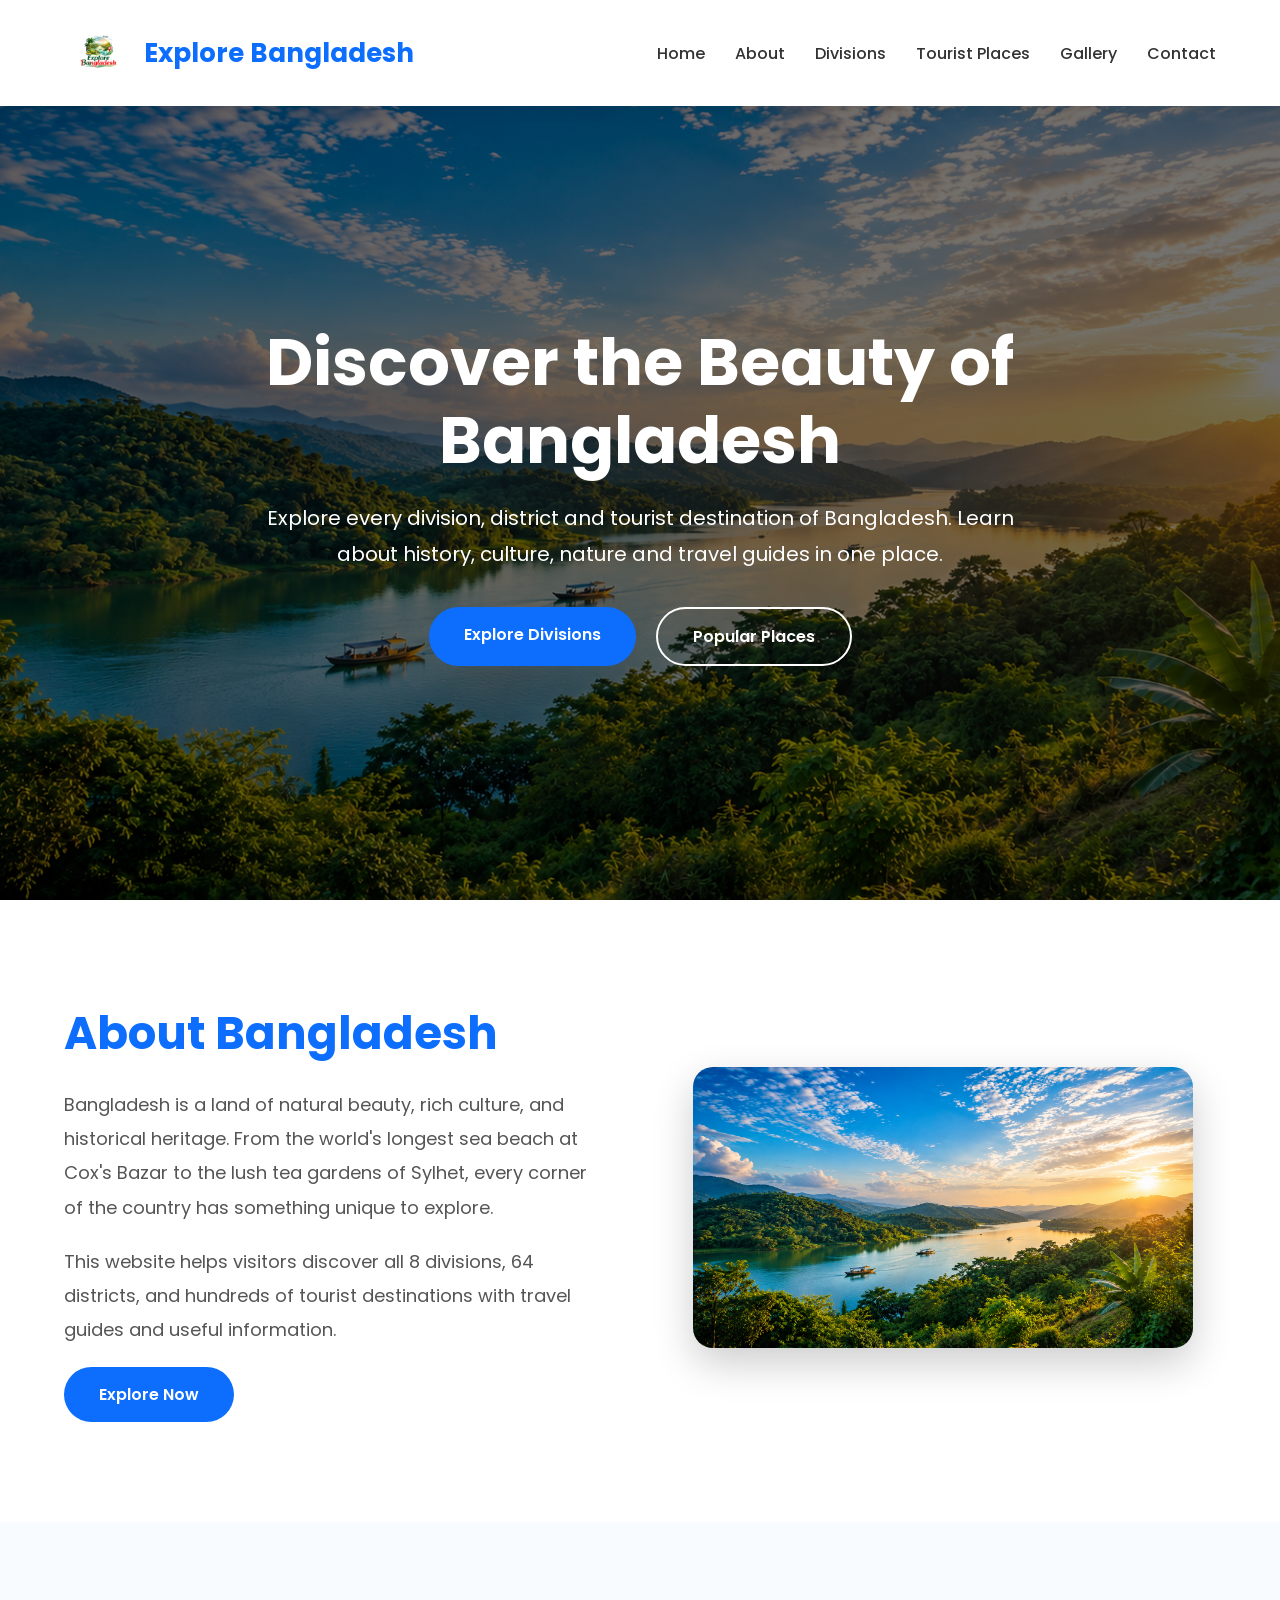
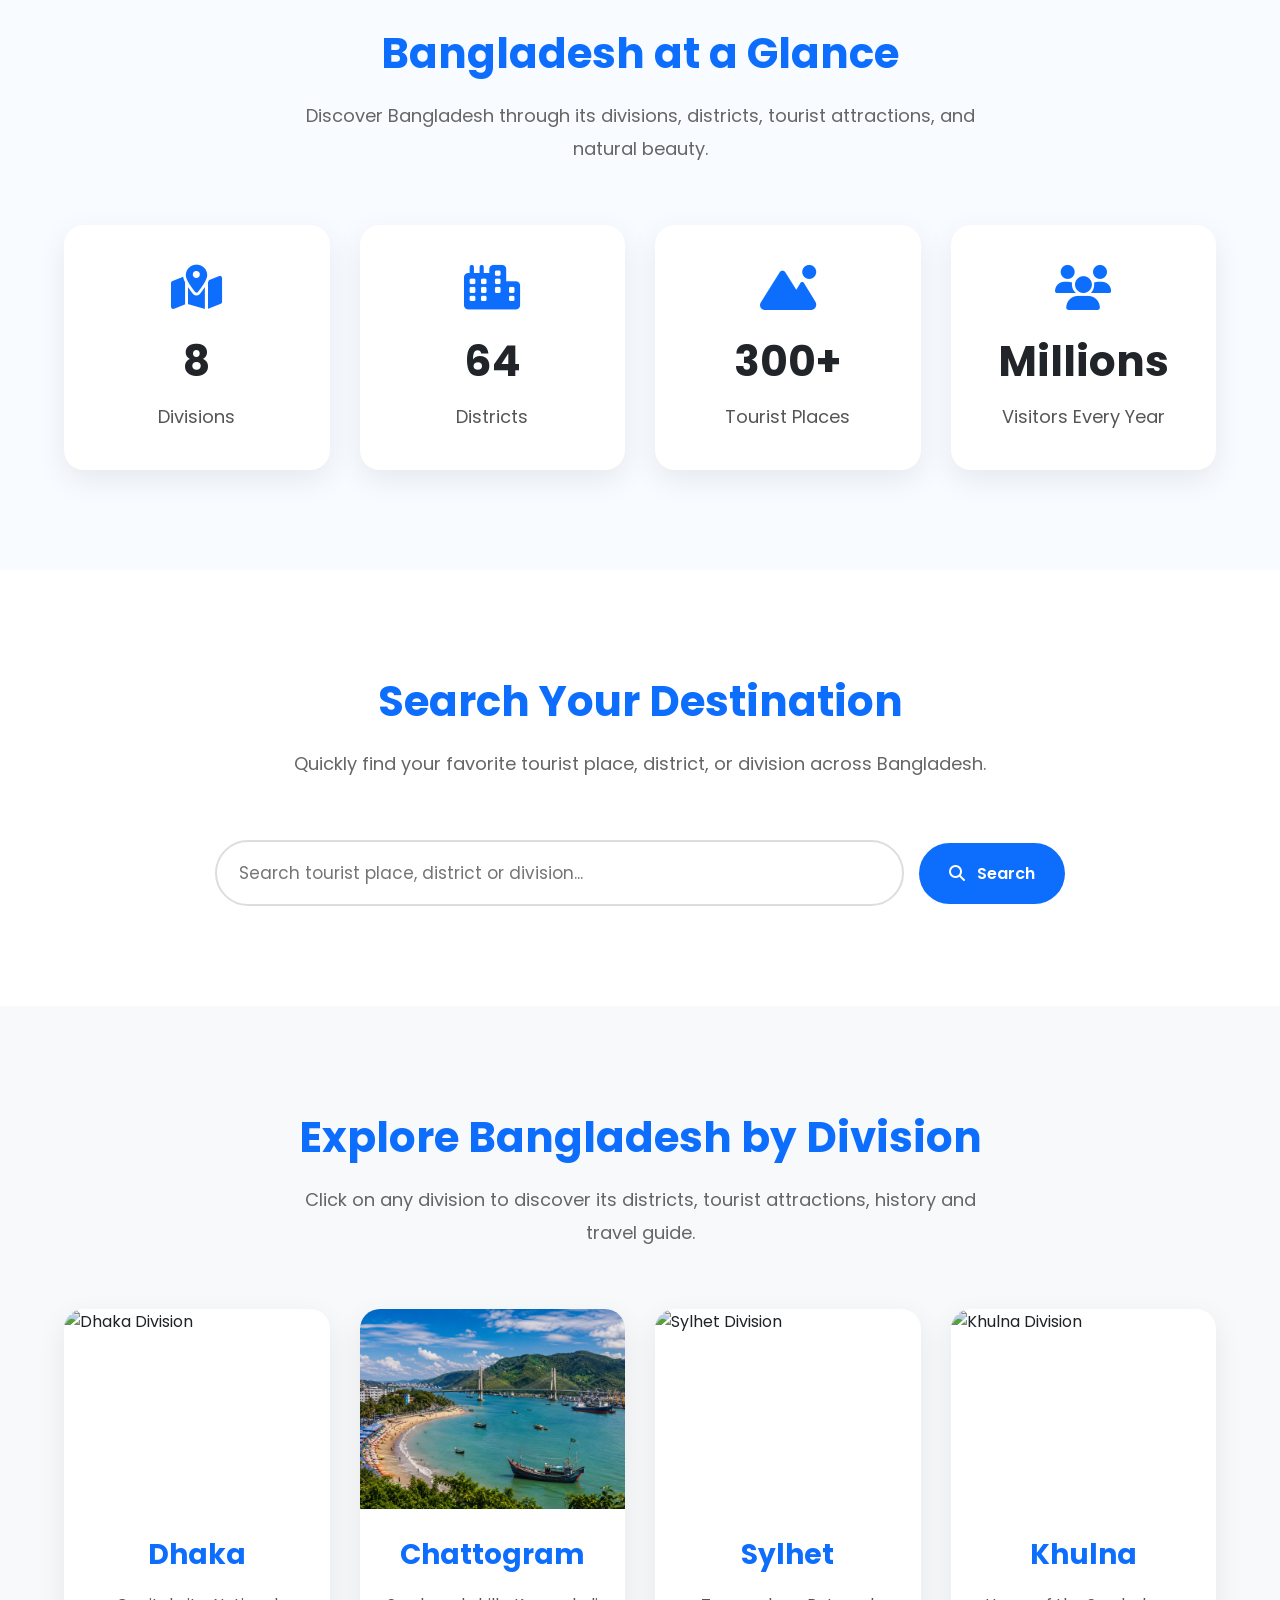
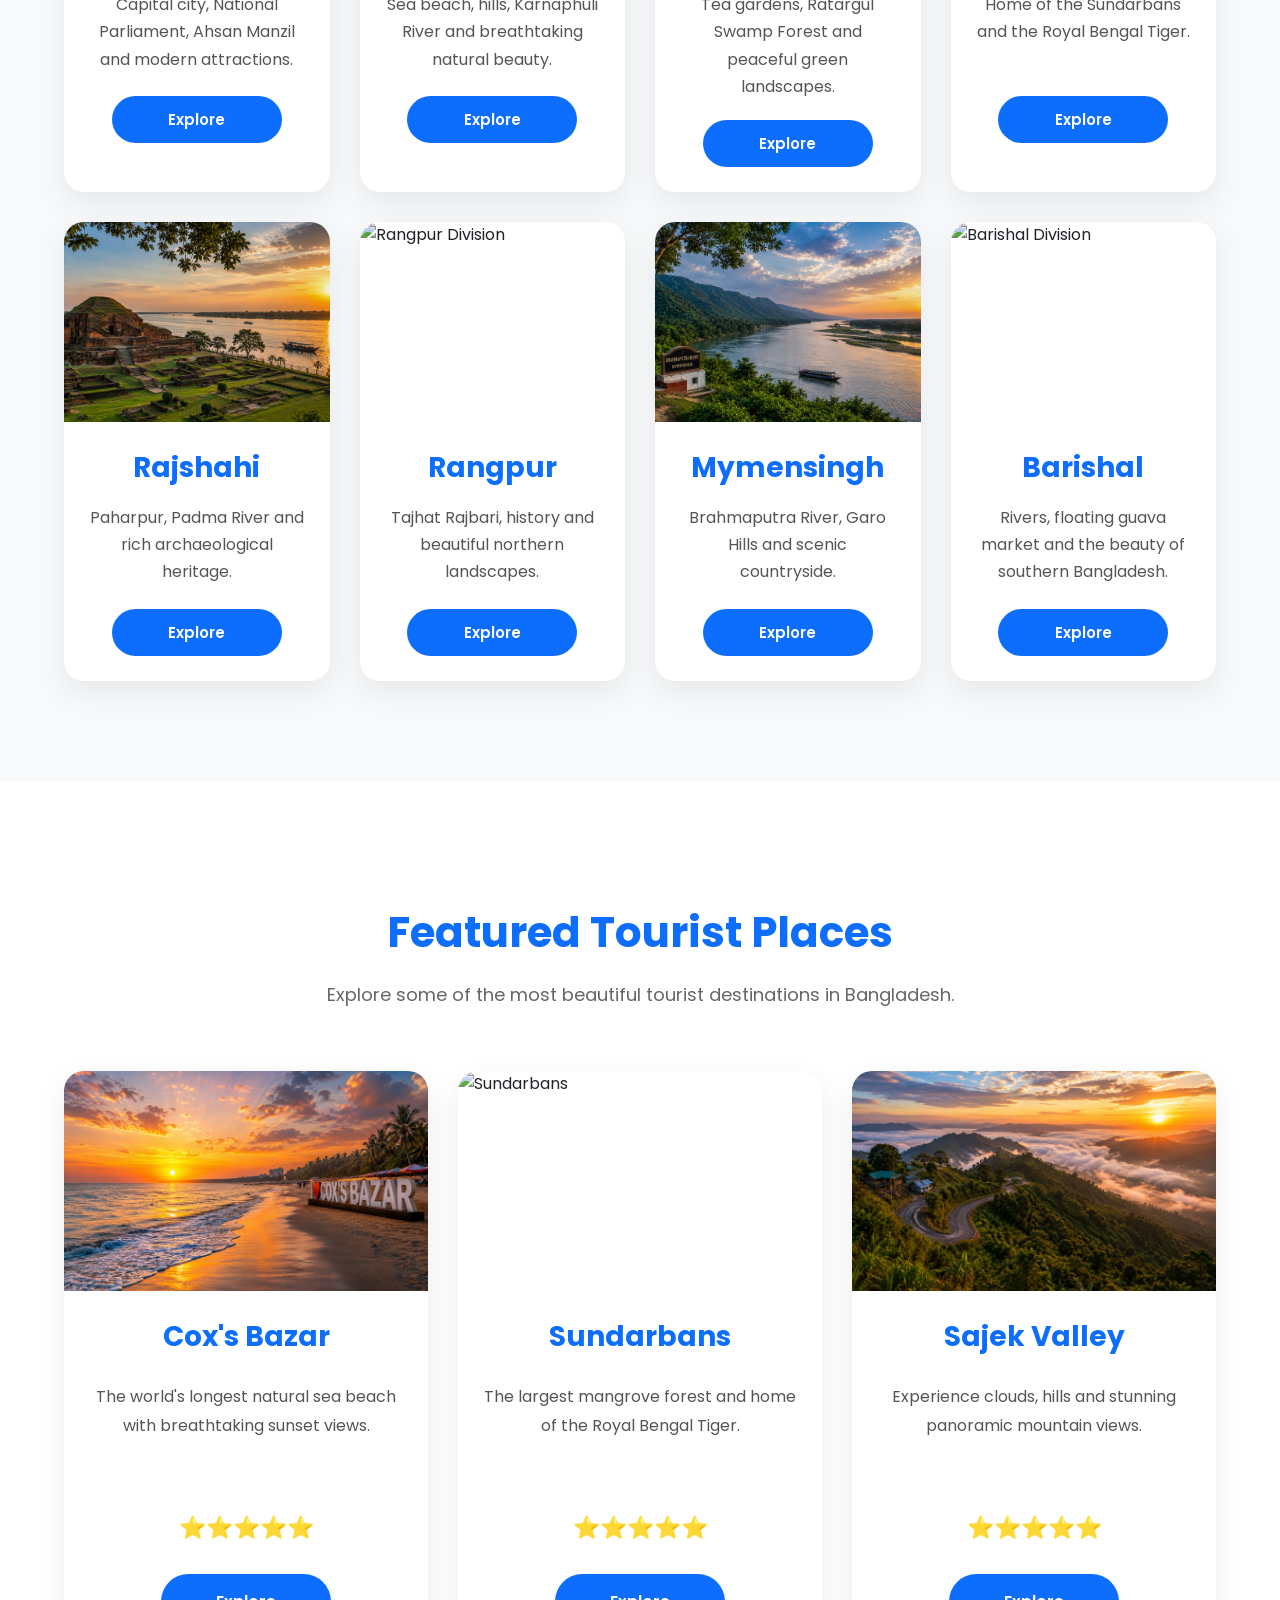
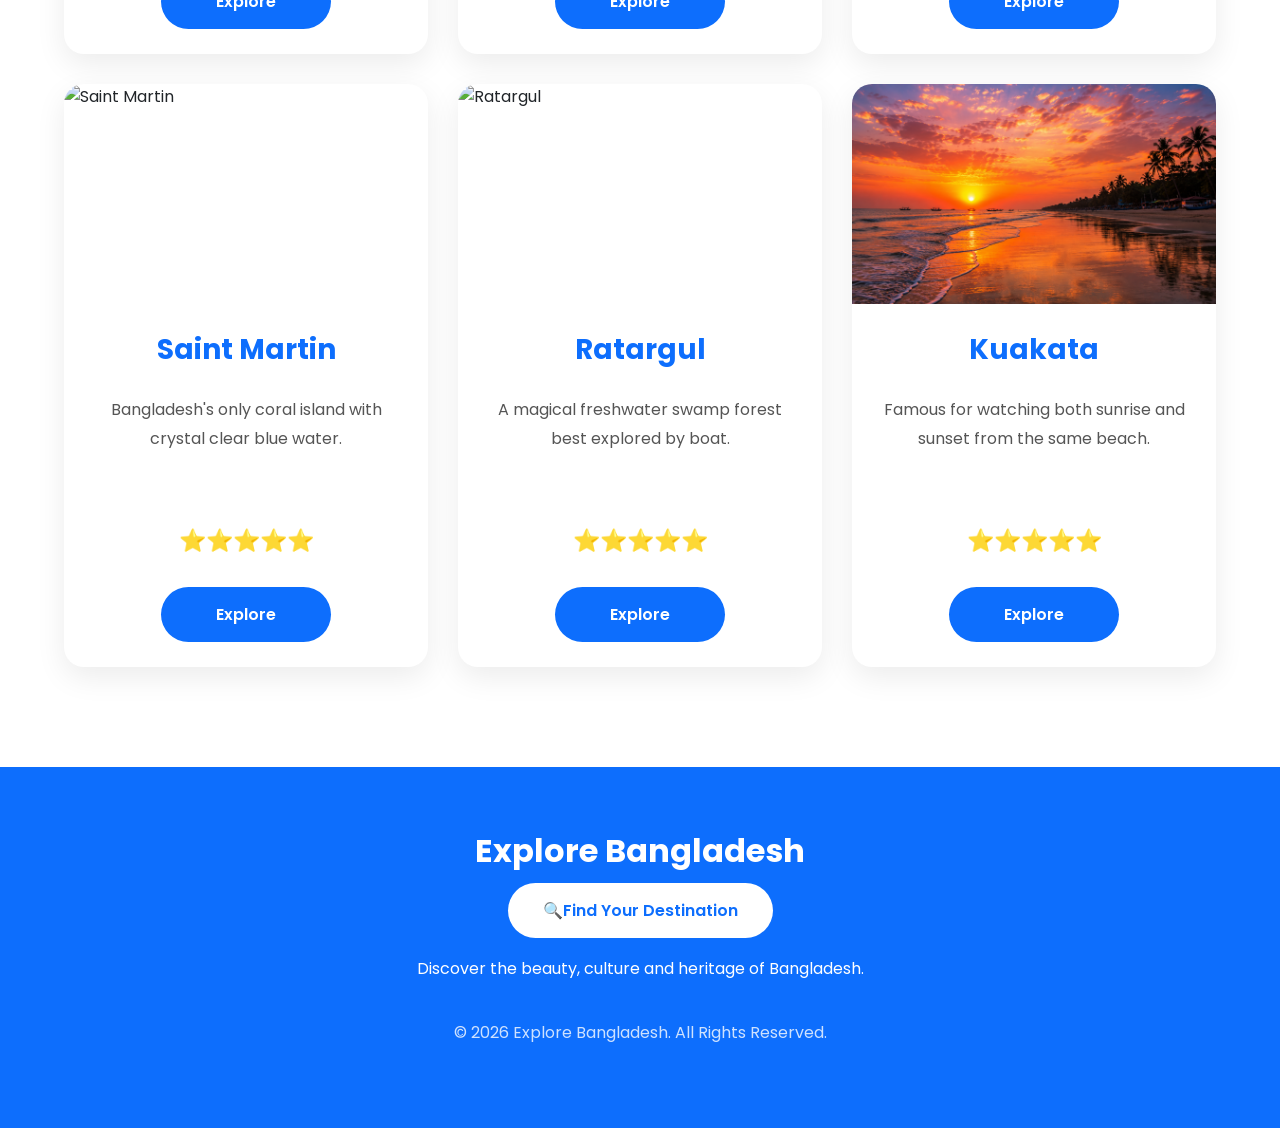
==== commit 1cf0353d: "update" ====
--- a/index.html
+++ b/index.html
@@ -7,24 +7,24 @@
 
     <meta name="viewport" content="width=device-width, initial-scale=1.0">
 
-    <title>Explore Bangladesh | Tourism Learning Platform</title>
+    <title>Gallery | Explore Bangladesh</title>
 
     <!-- CSS -->
-
-    <link rel="stylesheet" href="css/style.css">
+    <link rel="stylesheet" href="../css/style.css">
 
     <!-- Google Font -->
-
     <link rel="preconnect" href="https://fonts.googleapis.com">
 
-    <link rel="preconnect" href="https://fonts.gstatic.com" crossorigin>
-
-    <link href="https://fonts.googleapis.com/css2?family=Poppins:wght@300;400;500;600;700;800&display=swap" rel="stylesheet">
+    <link rel="preconnect"
+          href="https://fonts.gstatic.com"
+          crossorigin>
+
+    <link href="https://fonts.googleapis.com/css2?family=Poppins:wght@300;400;500;600;700;800&display=swap"
+          rel="stylesheet">
 
     <!-- Font Awesome -->
-
     <link rel="stylesheet"
-        href="https://cdnjs.cloudflare.com/ajax/libs/font-awesome/6.7.2/css/all.min.css">
+          href="https://cdnjs.cloudflare.com/ajax/libs/font-awesome/6.7.2/css/all.min.css">
 
 </head>
 
@@ -59,7 +59,7 @@
 
             <li><a href="#places">Tourist Places</a></li>
 
-            <li><a href="#gallery">Gallery</a></li>
+            <li><a href="pages/gallery.html">Gallery</a></li>
 
             <li><a href="#contact">Contact</a></li>
 
@@ -496,5 +496,28 @@
 
 </section>
 <script src="js/script.js"></script>
+<!-- ================= FOOTER ================= -->
+
+<footer class="footer">
+
+    <div class="container">
+
+        <h3>Explore Bangladesh</h3>
+
+<a href="#search" class="btn primary-btn">
+    🔍Find Your Destination
+</a>
+
+<p>
+    Discover the beauty, culture and heritage of Bangladesh.
+</p>
+
+        <p class="copyright">
+            © 2026 Explore Bangladesh. All Rights Reserved.
+        </p>
+
+    </div>
+
+</footer>
 </body>
 </html>
--- a/css/style.css
+++ b/css/style.css
@@ -670,14 +670,13 @@
     height: 100vh;
     padding-top: 90px;
 
-
-    background:
-        linear-gradient(rgba(0, 0, 0, .60), rgba(0, 0, 0, .60)),
-        url("../images/divisions/dhaka.png");
-
-    background-size: cover;
-    background-position: center;
-    background-repeat: no-repeat;
+    display: flex;
+    justify-content: center;
+    align-items: center;
+    text-align: center;
+
+    color: #fff;
+}
 
     display: flex;
     justify-content: center;
@@ -967,23 +966,102 @@
 
 }
 
-.transport-grid{
+.transport-grid {
+    display: grid;
+    grid-template-columns: repeat(3, 1fr);
+    gap: 20px;
+}
+
+.transport-card {
+    background: #fff;
+    border-radius: 20px;
+    overflow: hidden;
+    box-shadow: 0 10px 30px rgba(0,0,0,.08);
+    transition: .35s;
+}
+
+.transport-card:hover {
+    transform: translateY(-10px);
+    box-shadow: 0 20px 45px rgba(0,0,0,.15);
+}
+
+.transport-card img {
+    width: 100%;
+    height: 220px;
+    object-fit: cover;
+    transition: .4s;
+}
+
+.transport-card:hover img {
+    transform: scale(1.08);
+}
+
+.transport-content {
+    padding: 25px;
+    text-align: center;
+    display: flex;
+    flex-direction: column;
+}
+
+.transport-content h3 {
+    color: var(--primary);
+    font-size: 28px;
+    margin-bottom: 15px;
+    min-height: 68px;
+    display: flex;
+    justify-content: center;
+    align-items: center;
+}
+
+.transport-content p {
+    color: #555;
+    line-height: 1.8;
+    min-height: 90px;
+    margin: 0;
+}
+
+@media (max-width: 900px) {
+    .transport-grid {
+        grid-template-columns: repeat(2, 1fr);
+    }
+}
+
+@media (max-width: 600px) {
+    .transport-grid {
+        grid-template-columns: 1fr;
+    }
+}
+/* ==========================
+   TRAVEL TIPS
+========================== */
+
+.tips-section{
+
+    padding:100px 0;
+
+    background:#fff;
+
+}
+
+.tips-grid{
 
     display:grid;
 
-    grid-template-columns:repeat(3,1fr);
-
-    gap:30px;
-
-}
-
-.transport-card{
+    grid-template-columns:repeat(4,1fr);
+
+    gap:25px;
+
+}
+
+.tip-card{
 
     background:#fff;
 
+    padding:35px;
+
     border-radius:20px;
 
-    overflow:hidden;
+    text-align:center;
 
     box-shadow:0 10px 30px rgba(0,0,0,.08);
 
@@ -991,364 +1069,289 @@
 
 }
 
-.transport-card:hover{
+.tip-card:hover{
 
     transform:translateY(-10px);
 
-    box-shadow:0 20px 45px rgba(0,0,0,.15);
-
-}
-
-.transport-card img{
-
-    width:100%;
-
-    height:220px;
-
-    object-fit:cover;
-
-    transition:.4s;
-
-}
-
-.transport-card:hover img{
-
-    transform:scale(1.08);
-
-}
-
-.transport-content{
-
-    padding:25px;
+    background:var(--primary);
+
+    color:#fff;
+
+}
+
+.tip-card i{
+
+    font-size:45px;
+
+    color:var(--primary);
+
+    margin-bottom:20px;
+
+}
+
+.tip-card:hover i{
+
+    color:#fff;
+
+}
+
+.tip-card h3{
+
+    margin-bottom:15px;
+
+    font-size:24px;
+
+}
+
+.tip-card p{
+
+    line-height:1.8;
+
+}
+
+@media(max-width:992px){
+
+    .tips-grid{
+
+        grid-template-columns:repeat(2,1fr);
+
+    }
+
+}
+
+@media(max-width:576px){
+
+    .tips-grid{
+
+        grid-template-columns:1fr;
+
+    }
+
+}
+/* ==========================
+   HOTEL SECTION
+========================== */
+
+.hotel-section {
+    padding: 100px 0;
+    background: #f8f9fa;
+}
+
+
+/* ==========================
+   HOTEL GRID
+========================== */
+
+.hotel-grid {
+    display: grid;
+    grid-template-columns: repeat(3, 1fr);
+    gap: 30px;
+}
+
+
+/* ==========================
+   HOTEL CARD
+========================== */
+
+.hotel-card {
+    background: #fff;
+    border-radius: 20px;
+    overflow: hidden;
+
+    box-shadow: 0 10px 30px rgba(0, 0, 0, .08);
+
+    transition: .35s;
+
+    display: flex;
+    flex-direction: column;
+}
+
+
+/* ==========================
+   HOTEL CARD HOVER
+========================== */
+
+.hotel-card:hover {
+    transform: translateY(-10px);
+
+    box-shadow: 0 20px 45px rgba(0, 0, 0, .15);
+}
+
+
+/* ==========================
+   HOTEL IMAGE
+========================== */
+
+.hotel-card img {
+    width: 100%;
+    height: 220px;
+
+    object-fit: cover;
+
+    transition: .4s;
+}
+
+
+.hotel-card:hover img {
+    transform: scale(1.08);
+}
+
+
+/* ==========================
+   HOTEL CONTENT
+========================== */
+
+.hotel-content {
+    padding: 25px;
+
+    text-align: center;
+
+    display: flex;
+    flex-direction: column;
+
+    flex: 1;
+}
+
+
+/* ==========================
+   HOTEL TITLE
+========================== */
+
+.hotel-content h3 {
+    color: var(--primary);
+
+    font-size: 28px;
+
+    margin: 0 0 15px;
+
+    min-height: 68px;
+
+    display: flex;
+    justify-content: center;
+    align-items: center;
+}
+
+
+/* ==========================
+   HOTEL DESCRIPTION
+========================== */
+
+.hotel-content p {
+    color: #555;
+
+    line-height: 1.8;
+
+    min-height: 90px;
+
+    margin: 0;
+}
+
+
+/* ==========================
+   HOTEL RATING
+========================== */
+
+.hotel-content .rating {
+    margin-top: auto;
+
+    padding-top: 15px;
+
+    font-size: 22px;
+}
+
+
+/* ==========================
+   TABLET
+========================== */
+
+@media (max-width: 992px) {
+
+    .hotel-grid {
+        grid-template-columns: repeat(2, 1fr);
+    }
+
+}
+
+
+/* ==========================
+   MOBILE
+========================== */
+
+@media (max-width: 576px) {
+
+    .hotel-grid {
+        grid-template-columns: 1fr;
+    }
+
+}
+/* ==========================
+   MAP SECTION
+========================== */
+
+.map-section {
+    padding: 100px 0;
+    background: #fff;
+}
+
+.map-container {
+    overflow: hidden;
+
+    border-radius: 20px;
+
+    box-shadow: 0 15px 40px rgba(0, 0, 0, .15);
+
+    margin-bottom: 50px;
+}
+
+.map-container iframe {
+    display: block;
+}
+/* ==========================
+   FOOTER
+========================== */
+
+.footer{
+
+    background:#0d6efd;
+
+    color:#fff;
 
     text-align:center;
 
-}
-
-.transport-content h3{
-
-    color:var(--primary);
-
-    font-size:28px;
+    padding:60px 20px;
+
+}
+
+.footer h3{
+
+    font-size:32px;
 
     margin-bottom:15px;
 
 }
 
-.transport-content p{
-
-    color:#555;
+.footer p{
+
+    margin-bottom:20px;
 
     line-height:1.8;
 
-    min-height:90px;
-
-}
-
-@media(max-width:992px){
-
-    .transport-grid{
-
-        grid-template-columns:repeat(2,1fr);
-
-    }
-
-}
-
-@media(max-width:576px){
-
-    .transport-grid{
-
-        grid-template-columns:1fr;
-
-    }
-
-}
-/* ==========================
-   TRAVEL TIPS
-========================== */
-
-.tips-section{
-
-    padding:100px 0;
-
-    background:#fff;
-
-}
-
-.tips-grid{
-
-    display:grid;
-
-    grid-template-columns:repeat(4,1fr);
-
-    gap:25px;
-
-}
-
-.tip-card{
-
-    background:#fff;
-
-    padding:35px;
-
-    border-radius:20px;
-
-    text-align:center;
-
-    box-shadow:0 10px 30px rgba(0,0,0,.08);
-
-    transition:.35s;
-
-}
-
-.tip-card:hover{
-
-    transform:translateY(-10px);
-
-    background:var(--primary);
-
-    color:#fff;
-
-}
-
-.tip-card i{
-
-    font-size:45px;
-
-    color:var(--primary);
-
-    margin-bottom:20px;
-
-}
-
-.tip-card:hover i{
-
-    color:#fff;
-
-}
-
-.tip-card h3{
-
-    margin-bottom:15px;
-
-    font-size:24px;
-
-}
-
-.tip-card p{
-
-    line-height:1.8;
-
-}
-
-@media(max-width:992px){
-
-    .tips-grid{
-
-        grid-template-columns:repeat(2,1fr);
-
-    }
-
-}
-
-@media(max-width:576px){
-
-    .tips-grid{
-
-        grid-template-columns:1fr;
-
-    }
-
-}
-/* ==========================
-   HOTEL SECTION
-========================== */
-
-.hotel-section{
-
-    padding:100px 0;
-
-    background:#f8f9fa;
-
-}
-
-.hotel-grid{
-
-    display:grid;
-
-    grid-template-columns:repeat(3,1fr);
-
-    gap:30px;
-
-}
-
-.hotel-card{
-
-    background:#fff;
-
-    border-radius:20px;
-
-    overflow:hidden;
-
-    box-shadow:0 10px 30px rgba(0,0,0,.08);
-
-    transition:.35s;
-
-}
-
-.hotel-card:hover{
-
-    transform:translateY(-10px);
-
-    box-shadow:0 20px 45px rgba(0,0,0,.15);
-
-}
-
-.hotel-card img{
-
-    width:100%;
-
-    height:220px;
-
-    object-fit:cover;
-
-    transition:.4s;
-
-}
-
-.hotel-card:hover img{
-
-    transform:scale(1.08);
-
-}
-
-.hotel-content{
-
-    padding:25px;
-
-    text-align:center;
-
-}
-
-.hotel-content h3{
-
-    color:var(--primary);
-
-    font-size:28px;
-
-    margin-bottom:15px;
-
-}
-
-.hotel-content p{
-
-    color:#555;
-
-    line-height:1.8;
-
-    min-height:90px;
-
-}
-
-.hotel-content .rating{
-
-    margin-top:20px;
-
-    font-size:22px;
-
-}
-
-@media(max-width:992px){
-
-    .hotel-grid{
-
-        grid-template-columns:repeat(2,1fr);
-
-    }
-
-}
-
-@media(max-width:576px){
-
-    .hotel-grid{
-
-        grid-template-columns:1fr;
-
-    }
-
-}
-/* ==========================
-   MAP SECTION
-========================== */
-
-.map-section{
-
-    padding:100px 0;
-
-    background:#fff;
-
-}
-
-.map-container{
-
-    overflow:hidden;
-
-    border-radius:20px;
-
-    box-shadow:0 15px 40px rgba(0,0,0,.15);
-
-}
-
-.map-container iframe{
-
-    display:block;
-
-}
-/* ==========================
-   FOOTER
-========================== */
-
-.footer{
-
-    background:#0d6efd;
-
-    color:#fff;
-
-    text-align:center;
-
-    padding:60px 20px;
-
-}
-
-.footer h3{
-
-    font-size:32px;
-
-    margin-bottom:15px;
-
-}
-
-.footer p{
-
-    margin-bottom:20px;
-
-    line-height:1.8;
-
-}
-
-.footer .btn{
-
-    background:#fff;
-
-    color:#0d6efd;
-
-}
-
-.footer .btn:hover{
-
-    background:#f5f5f5;
-
+}
+
+.footer .btn {
+    background: #fff;
+    color: #0d6efd;
+}
+
+.footer .btn:hover {
+    background: #f5f5f5;
+}
+
+.footer .primary-btn {
+    margin: 5px 0;
+}
+.footer .primary-btn {
+    transform: translateY(-12px);
 }
 
 .copyright{
@@ -1357,4 +1360,272 @@
 
     opacity:.8;
 
-}+}
+/* Dhaka Hero */
+.dhaka-hero{
+    background:
+        linear-gradient(rgba(0,0,0,.60),rgba(0,0,0,.60)),
+        url("../images/divisions/dhaka.png");
+
+    background-size: cover;
+    background-position: center;
+    background-repeat: no-repeat;
+}
+
+/* Chattogram Hero */
+.chattogram-hero{
+    background:
+        linear-gradient(rgba(0,0,0,.60),rgba(0,0,0,.60)),
+        url("../images/divisions/chattogram.png");
+
+    background-size: cover;
+    background-position: center;
+    background-repeat: no-repeat;
+}
+.sylhet-hero{
+    background:
+        linear-gradient(rgba(0,0,0,.60),rgba(0,0,0,.60)),
+        url("../images/divisions/sylhet.png");
+
+    background-size: cover;
+    background-position: center;
+    background-repeat: no-repeat;
+}
+.tourist-card{
+    display: flex;
+    flex-direction: column;
+}
+
+.tourist-content{
+    display: flex;
+    flex-direction: column;
+    flex: 1;
+}
+
+.tourist-content{
+    display: flex;
+    flex-direction: column;
+    flex: 1;
+    gap: 10px;
+}
+
+.rating{
+    margin-bottom: 20px;
+}
+.rating{
+    margin-top: auto;
+    margin-bottom: 20px;
+}
+
+.tourist-content .btn{
+    width: 170px;
+    margin: 0 auto;
+    display: block;
+}
+/* ==========================
+   Khulna Hero
+========================== */
+
+.khulna-hero {
+    background:
+        linear-gradient(rgba(0, 0, 0, .60), rgba(0, 0, 0, .60)),
+        url("../images/divisions/khulna.png");
+
+    background-size: cover;
+    background-position: center;
+    background-repeat: no-repeat;
+}
+/* ================= GALLERY PAGE ================= */
+
+.gallery-page {
+    padding: 125px 0 60px;
+    background: #f8fafc;
+     flex: 1;
+}
+}
+
+.gallery-page .section-title {
+    text-align: center;
+    margin-bottom: 40px;
+}
+
+.gallery-page .section-title h1 {
+    font-size: 32px;
+    margin-bottom: 10px;
+}
+
+.gallery-page .section-title p {
+    color: #666;
+}
+
+.gallery-grid {
+    display: grid;
+    grid-template-columns: repeat(4, 1fr);
+    gap: 20px;
+}
+
+.gallery-item {
+    width: 100%;
+    height: 240px;
+    overflow: hidden;
+    border-radius: 12px;
+    background: #fff;
+    box-shadow: 0 5px 20px rgba(0, 0, 0, 0.08);
+}
+
+.gallery-item img {
+    width: 100%;
+    height: 100%;
+    object-fit: cover;
+    display: block;
+    transition: transform 0.4s ease;
+}
+
+.gallery-item:hover img {
+    transform: scale(1.06);
+}
+
+
+/* ================= TABLET ================= */
+
+@media (max-width: 992px) {
+
+    .gallery-grid {
+        grid-template-columns: repeat(3, 1fr);
+    }
+
+}
+
+
+/* ================= MOBILE ================= */
+
+@media (max-width: 768px) {
+
+    .gallery-grid {
+        grid-template-columns: repeat(2, 1fr);
+        gap: 12px;
+    }
+
+    .gallery-item {
+        height: 180px;
+    }
+
+}
+
+
+/* ================= SMALL MOBILE ================= */
+
+@media (max-width: 480px) {
+
+    .gallery-grid {
+        grid-template-columns: 1fr;
+    }
+
+    .gallery-item {
+        height: 230px;
+    }
+
+}
+/* ================= STICKY FOOTER ================= */
+
+html,
+body {
+    min-height: 100%;
+}
+
+body {
+    min-height: 100vh;
+    display: flex;
+    flex-direction: column;
+}
+
+.gallery-page {
+    flex: 1;
+}
+/* ================= IMAGE LIGHTBOX ================= */
+
+.image-lightbox {
+    position: fixed;
+    top: 0;
+    left: 0;
+    width: 100%;
+    height: 100%;
+    background: rgba(0, 0, 0, 0.85);
+
+    display: flex;
+    align-items: center;
+    justify-content: center;
+
+    opacity: 0;
+    visibility: hidden;
+
+    transition: 0.3s ease;
+
+    z-index: 9999;
+}
+
+.image-lightbox.active {
+    opacity: 1;
+    visibility: visible;
+}
+
+.image-lightbox img {
+    max-width: 90%;
+    max-height: 85vh;
+
+    object-fit: contain;
+
+    border-radius: 10px;
+
+    box-shadow: 0 10px 40px rgba(0, 0, 0, 0.5);
+
+    transform: scale(0.8);
+    transition: transform 0.3s ease;
+}
+
+.image-lightbox.active img {
+    transform: scale(1);
+}
+
+
+/* Close Button */
+
+.lightbox-close {
+    position: absolute;
+
+    top: 25px;
+    right: 35px;
+
+    color: white;
+
+    font-size: 45px;
+    font-weight: 300;
+
+    cursor: pointer;
+
+    z-index: 10000;
+
+    transition: 0.2s ease;
+}
+
+.lightbox-close:hover {
+    transform: scale(1.15);
+}
+
+
+/* Mobile */
+
+@media (max-width: 768px) {
+
+    .image-lightbox img {
+        max-width: 94%;
+        max-height: 80vh;
+    }
+
+    .lightbox-close {
+        top: 15px;
+        right: 20px;
+        font-size: 38px;
+    }
+
+}
